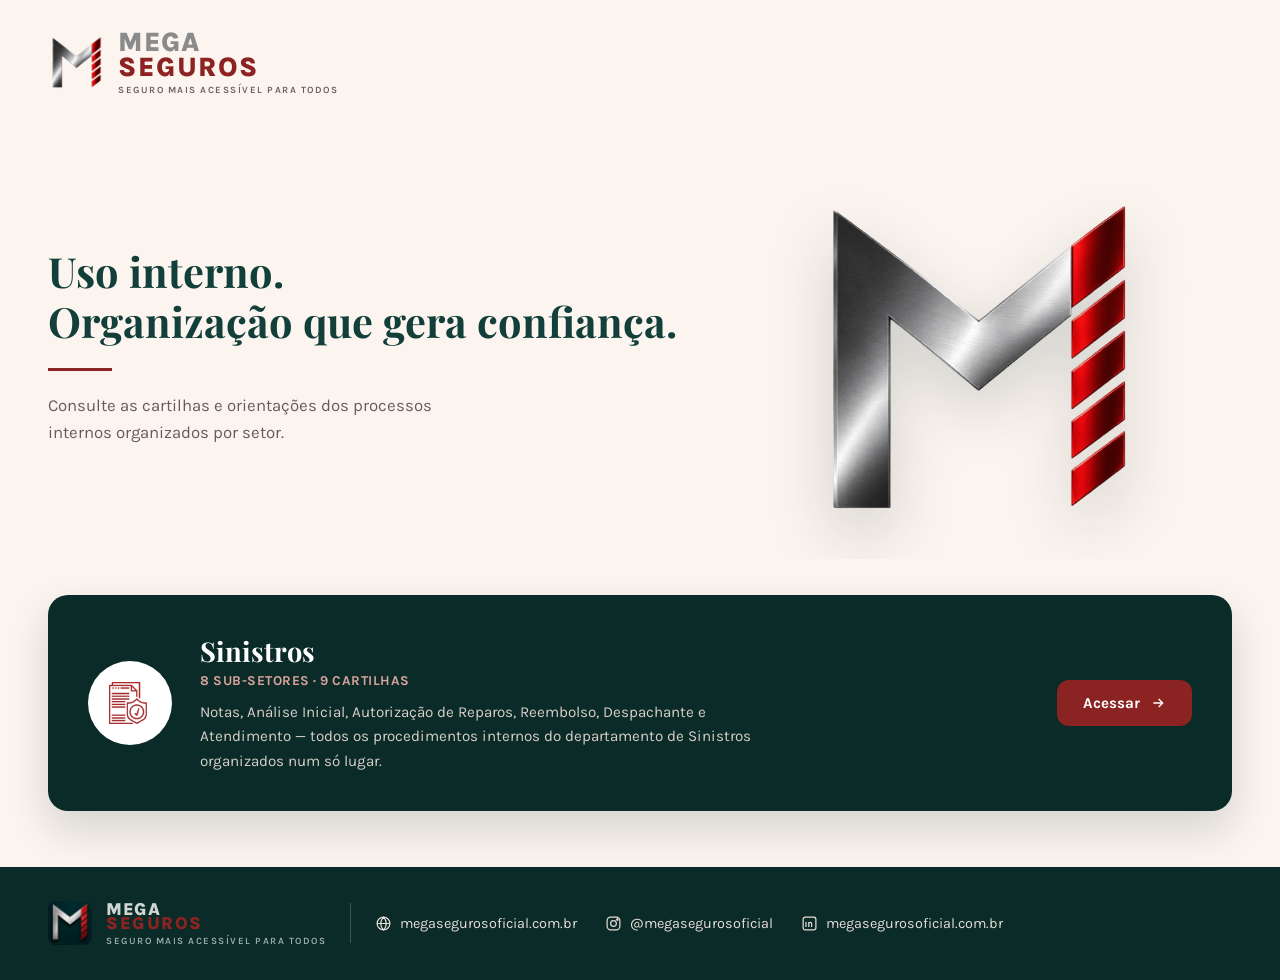
==== index.html @ 1899ddbb "atualizações" ====
<!DOCTYPE html>
<html lang="pt-BR">
<head>
<meta charset="UTF-8">
<meta name="viewport" content="width=device-width, initial-scale=1.0">
<meta name="robots" content="noindex, nofollow">
<title>Central de Cartilhas · Mega Seguros</title>
<link rel="preconnect" href="https://fonts.googleapis.com">
<link href="https://fonts.googleapis.com/css2?family=Playfair+Display:ital,wght@0,500;0,600;0,700;1,500;1,600&family=Karla:ital,wght@0,400;0,500;0,600;0,700;0,800;1,400;1,500&family=Parisienne&display=swap" rel="stylesheet">
<link rel="stylesheet" href="css/style.css?v=20">
</head>
<body>

<header class="navbar">
  <div class="navbar-inner">
    <div class="brand-lockup">
      <img src="assets/logo-m-3d.png" alt="Mega Seguros">
      <div class="brand-text">
        <span class="b1">MEGA</span>
        <span class="b2">SEGUROS</span>
        <span class="b3">SEGURO MAIS ACESSÍVEL PARA TODOS</span>
      </div>
    </div>
  </div>
</header>

<section class="hero">
  <div class="hero-inner">
    <div>
      <h1>Uso interno.<br>Organização que gera confiança.</h1>
      <hr class="hero-rule">
      <p>Consulte as cartilhas e orientações dos processos internos organizados por setor.</p>
    </div>
    <div class="hero-art">
      <img src="assets/logo-m-3d.png" alt="Mega Seguros">
    </div>
  </div>
</section>

<main class="section">

  <a class="feature-card card-hit" href="sinistro/index.html">
    <div class="fc-badge"><img src="assets/icon-sinistros.png" alt=""></div>
    <div class="fc-text">
      <div class="fc-name">Sinistros</div>
      <div class="fc-sub">8 sub-setores · 9 cartilhas</div>
      <p class="fc-desc">Notas, Análise Inicial, Autorização de Reparos, Reembolso, Despachante e Atendimento — todos os procedimentos internos do departamento de Sinistros organizados num só lugar.</p>
    </div>
    <span class="fc-link">Acessar
      <svg viewBox="0 0 24 24"><path d="M5 12h14M13 6l6 6-6 6"/></svg>
    </span>
  </a>

</main>

<footer class="footer">
  <div class="footer-inner">
    <div class="brand-lockup">
      <img src="assets/logo-m-square.jpg" alt="Mega Seguros" style="width:44px;border-radius:8px;">
      <div class="brand-text" style="line-height:1;">
        <span class="b1" style="font-size:1.1rem;">MEGA</span>
        <span class="b2" style="font-size:1.1rem;">SEGUROS</span>
        <span class="b3">SEGURO MAIS ACESSÍVEL PARA TODOS</span>
      </div>
    </div>
    <div class="footer-divider"></div>
    <div class="footer-social">
      <a href="#" onclick="return false;">
        <svg viewBox="0 0 24 24"><circle cx="12" cy="12" r="9"/><path d="M3 12h18M12 3c2.5 2.6 4 6 4 9s-1.5 6.4-4 9c-2.5-2.6-4-6-4-9s1.5-6.4 4-9z"/></svg>
        megasegurosoficial.com.br
      </a>
      <a href="#" onclick="return false;">
        <svg viewBox="0 0 24 24"><rect x="3" y="3" width="18" height="18" rx="5"/><circle cx="12" cy="12" r="4"/><circle cx="17.5" cy="6.5" r="1"/></svg>
        @megasegurosoficial
      </a>
      <a href="#" onclick="return false;">
        <svg viewBox="0 0 24 24"><rect x="3" y="3" width="18" height="18" rx="3"/><path d="M7 10v7M7 7v.01M11 17v-4.5a2 2 0 014 0V17M11 10v7"/></svg>
        megasegurosoficial.com.br
      </a>
    </div>
  </div>
</footer>

<script src="js/script.js?v=8"></script>
</body>
</html>
---- css/style.css ----
/* =========================================================
   CENTRAL DE CARTILHAS — MEGA SEGUROS
   Sistema visual v2 (navbar + hero + cards + rodapé)
   ========================================================= */

:root{
  --wine:#123F3A;
  --wine-dark:#0A2B27;
  --wine-soft:#1F5850;
  --tan:#8B2323;
  --tan-light:#D9A39D;
  --cream:#FBF4EF;
  --cream-row:#F7EAE3;
  --cream-card:#FFFFFF;
  --text:#3A2B2E;
  --gray:#6B5A5D;
  --border:#EADFD6;
  --muted:#A99490;
  --muted-bg:#F4EBE6;
  --sidebar-w:300px;
  --maxw:1280px;
}

*{box-sizing:border-box;}
html{scroll-behavior:smooth;height:100%;}
body{
  margin:0;
  min-height:100vh;
  display:flex;
  flex-direction:column;
  background:var(--cream);
  color:var(--text);
  font-family:'Karla',sans-serif;
  -webkit-font-smoothing:antialiased;
  opacity:0;
}
body>.navbar, body>.hero, body>main, body>.footer{width:100%;flex-shrink:0;}
body.fonts-loaded{opacity:1;transition:opacity .25s ease;}
body.sinistro-page{
  background-image:url('../assets/bg-textura-sinistro.jpg');
  background-size:cover;
  background-position:top right;
  background-repeat:no-repeat;
  background-attachment:fixed;
}

a{color:inherit;text-decoration:none;}
img{max-width:100%;display:block;}
h1,h2,h3,h4{font-family:'Playfair Display',serif;margin:0;color:var(--wine);}

.wrap{max-width:var(--maxw);margin:0 auto;padding:0 48px;}

/* =========================== NAVBAR =========================== */
.navbar{
  position:relative;
  z-index:20;
  background:var(--cream);
}
.navbar-inner{
  max-width:var(--maxw);
  margin:0 auto;
  padding:28px 48px 20px;
  display:flex;
  align-items:center;
  justify-content:space-between;
  gap:24px;
}
.brand-lockup{
  display:flex;
  align-items:center;
  gap:14px;
}
.brand-lockup img{width:56px;height:auto;}
.brand-text{line-height:1.05;}
.brand-text .b1{
  font-family:'Karla',sans-serif;
  font-weight:800;
  font-size:1.7rem;
  color:#8b8b8b;
  letter-spacing:.5px;
}
.brand-text .b2{
  font-family:'Karla',sans-serif;
  font-weight:800;
  font-size:1.7rem;
  color:var(--tan);
  letter-spacing:1.5px;
  display:block;
  margin-top:-4px;
}
.brand-text .b3{
  font-family:'Karla',sans-serif;
  font-weight:600;
  font-size:.6rem;
  color:var(--gray);
  letter-spacing:1.5px;
  display:block;
  margin-top:4px;
}
.navlinks{
  display:flex;
  align-items:center;
  gap:40px;
}
.navlinks a{
  font-family:'Karla',sans-serif;
  font-weight:600;
  font-size:.95rem;
  color:var(--gray);
  padding-bottom:6px;
  border-bottom:2px solid transparent;
  transition:color .15s ease, border-color .15s ease;
}
.navlinks a:hover{color:var(--wine);}
.navlinks a.active{
  color:var(--tan);
  border-bottom-color:var(--tan);
}
.nav-hamburger{
  display:none;
  background:none;
  border:none;
  cursor:pointer;
  padding:6px;
}
.nav-hamburger span{
  display:block;
  width:24px;height:2px;
  background:var(--wine);
  margin:5px 0;
}

/* =========================== HERO =========================== */
.hero{
  position:relative;
  overflow:hidden;
}
.hero-inner{
  max-width:var(--maxw);
  margin:0 auto;
  padding:70px 48px 40px;
  display:grid;
  grid-template-columns:1.1fr .9fr;
  gap:40px;
  align-items:center;
  position:relative;
}
.hero-eyebrow{
  font-size:.75rem;
  font-weight:700;
  letter-spacing:2px;
  color:var(--tan);
  text-transform:uppercase;
}
.hero h1{
  font-size:2.6rem;
  font-weight:700;
  line-height:1.2;
  margin-top:6px;
}
.hero-rule{
  width:64px;height:3px;
  background:var(--tan);
  margin:22px 0;
  border:none;
}
.hero p{
  font-size:1.05rem;
  color:var(--gray);
  line-height:1.6;
  max-width:440px;
}
.hero-art{
  display:flex;
  justify-content:center;
  align-items:center;
}
.hero-art img{
  width:100%;
  max-width:340px;
  filter:drop-shadow(0 24px 30px rgba(10,43,39,.18));
}



/* =========================== DEPT GRID =========================== */
.section{
  max-width:var(--maxw);
  margin:0 auto;
  padding:0 48px;
  position:relative;
  z-index:2;
}
.dept-grid{
  display:grid;
  grid-template-columns:repeat(auto-fill,minmax(230px,1fr));
  gap:24px;
  margin:36px 0;
}
.feature-card{
  display:flex;
  align-items:center;
  gap:28px;
  background:var(--wine-dark);
  border-radius:20px;
  padding:38px 40px;
  margin:36px 0 56px;
  text-decoration:none;
  transition:transform .18s ease, box-shadow .18s ease;
  box-shadow:0 18px 40px rgba(10,43,39,.16);
}
.feature-card:hover{
  transform:translateY(-3px);
  box-shadow:0 22px 48px rgba(10,43,39,.22);
}
.fc-badge{
  flex-shrink:0;
  width:84px;height:84px;
  border-radius:50%;
  background:#fff;
  display:flex;align-items:center;justify-content:center;
}
.fc-badge img{width:42px;height:42px;object-fit:contain;}
.fc-text{flex:1;min-width:0;}
.fc-name{
  font-family:'Playfair Display',serif;
  font-weight:700;
  font-size:1.7rem;
  color:#fff;
}
.fc-sub{
  font-size:.85rem;
  font-weight:700;
  letter-spacing:.5px;
  color:var(--tan-light);
  margin-top:4px;
  text-transform:uppercase;
}
.fc-desc{
  color:#d9d0ca;
  font-size:.95rem;
  line-height:1.6;
  margin:12px 0 0;
  max-width:560px;
}
.fc-link{
  flex-shrink:0;
  display:flex;
  align-items:center;
  gap:10px;
  background:var(--tan);
  color:#fff;
  font-weight:700;
  font-size:.95rem;
  padding:14px 26px;
  border-radius:12px;
  white-space:nowrap;
  transition:background .15s ease;
}
.feature-card:hover .fc-link{background:#a52b2b;}
.fc-link svg{width:16px;height:16px;stroke:#fff;fill:none;stroke-width:2;}
@media (max-width:720px){
  .feature-card{flex-direction:column;align-items:flex-start;text-align:left;padding:30px 26px;}
  .fc-link{width:100%;justify-content:center;}
}
.dept-tile, .setor-tile{
  background:var(--cream-card);
  border:1px solid var(--border);
  border-radius:14px;
  padding:18px 20px 16px;
  display:flex;
  flex-direction:column;
  gap:8px;
  transition:transform .15s ease, box-shadow .15s ease;
}
.dept-tile.active{
  background:var(--wine-dark);
  border-color:var(--wine-dark);
  color:#fff;
}
.dept-tile.active .dt-badge{
  background:#fff;
  color:var(--wine-dark);
}
.dept-tile.active .dt-name{color:#fff;}
.dept-tile.active .dt-sub{color:var(--tan-light);}
.dept-tile.active .dt-rule{background:var(--tan);}
.dept-tile.active .dt-link{color:#fff;}
.dept-tile.active .dt-link svg{stroke:#fff;}

.dept-tile.disabled{
  cursor:default;
}
.dept-tile.disabled .dt-badge{
  background:var(--muted-bg);
  color:var(--muted);
}
.dept-tile.disabled .dt-name{color:var(--muted);}
.dept-tile.disabled .dt-sub{color:var(--muted);}
.dept-tile.disabled .dt-link{color:var(--muted);cursor:default;}
.dept-tile.disabled .dt-link svg{stroke:var(--muted);}

.dept-tile:not(.disabled), .setor-tile{cursor:pointer;}
.dept-tile a.card-hit, .setor-tile{text-decoration:none;}
.dept-tile:not(.disabled):hover, .setor-tile:hover{
  transform:translateY(-3px);
  box-shadow:0 14px 30px rgba(18,63,58,.12);
}

.dt-badge, .st-badge{
  width:40px;height:40px;
  border-radius:50%;
  display:flex;align-items:center;justify-content:center;
  font-family:'Playfair Display',serif;
  font-weight:700;
  font-size:1rem;
  background:var(--wine-dark);
  color:#fff;
}
.st-badge svg{width:19px;height:19px;fill:#fff;}
.st-badge.st-badge-text{font-family:'Karla',sans-serif;font-size:1.1rem;}
.dt-badge img{width:22px;height:22px;object-fit:contain;}
.st-badge.st-badge-img{overflow:hidden;padding:0;}
.st-badge.st-badge-img img{width:100%;height:100%;object-fit:cover;border-radius:50%;}
.st-desc{
  font-size:.85rem;
  color:var(--gray);
  line-height:1.45;
  margin:0 0 2px;
  display:-webkit-box;
  -webkit-line-clamp:2;
  -webkit-box-orient:vertical;
  overflow:hidden;
}
.dt-name, .st-name{
  font-size:1.05rem;
  font-weight:600;
  color:var(--wine);
}
.dt-sub, .st-sub{
  font-size:.85rem;
  color:var(--gray);
  margin-top:-8px;
}
.dt-rule, .st-rule{
  width:36px;height:2px;
  background:var(--tan);
  border:none;
  margin:2px 0 4px;
}
.dt-link, .st-link{
  display:flex;
  align-items:center;
  gap:8px;
  font-weight:700;
  font-size:.9rem;
  color:var(--tan);
  margin-top:auto;
}
.dt-link svg, .st-link svg{
  width:15px;height:15px;
  stroke:var(--tan);
  fill:none;
  stroke-width:2;
  transition:transform .15s ease;
}
.st-mini-links{
  display:flex;
  flex-direction:column;
  gap:6px;
  margin-top:auto;
}
.st-mini-links a{
  display:flex;
  align-items:center;
  justify-content:space-between;
  gap:8px;
  font-weight:700;
  font-size:.85rem;
  color:var(--tan);
  background:var(--cream-row);
  border-radius:8px;
  padding:8px 10px;
  transition:background .15s ease;
}
.st-mini-links a:hover{background:var(--border);}
.st-mini-links a svg{
  width:13px;height:13px;
  stroke:var(--tan);
  fill:none;
  stroke-width:2;
  flex-shrink:0;
}
.setor-tile-multi{cursor:default;}
.dept-tile:not(.disabled):hover .dt-link svg,
.setor-tile:hover .st-link svg{transform:translateX(4px);}

.setor-tile{align-items:flex-start;}
.setor-tile.active-tile{
  border-color:var(--wine);
  box-shadow:0 10px 24px rgba(18,63,58,.14);
}

/* =========================== CENTRAL BANNER (light) =========================== */
.central-banner{
  display:flex;
  align-items:center;
  gap:26px;
  background:var(--cream-card);
  border:1px solid var(--border);
  border-radius:16px;
  padding:24px 30px;
  margin:8px 0 56px;
}
.cb-icon{
  width:70px;height:70px;
  border-radius:50%;
  background:var(--wine-dark);
  display:flex;align-items:center;justify-content:center;
  flex-shrink:0;
}
.cb-icon svg{width:24px;height:24px;stroke:var(--tan-light);fill:none;stroke-width:1.6;}
.cb-icon-img{width:40px;height:40px;object-fit:contain;}
.cb-text{flex:1;min-width:200px;}
.cb-text h3{font-size:1.15rem;font-weight:700;}
.cb-text p{margin:4px 0 0;color:var(--gray);font-size:.92rem;}
.cb-divider{
  width:1px;
  align-self:stretch;
  background:var(--border);
}
.cb-action{
  display:flex;
  align-items:center;
  gap:8px;
  font-weight:700;
  color:var(--tan);
  white-space:nowrap;
  flex-shrink:0;
}
.cb-action svg{width:15px;height:15px;stroke:var(--tan);fill:none;stroke-width:2;}

/* =========================== FOOTER =========================== */
.footer{
  position:relative;
  background:var(--wine-dark);
  color:#fff;
  overflow:hidden;
  margin-top:auto;
}
.footer-inner{
  max-width:var(--maxw);
  margin:0 auto;
  padding:34px 48px;
  display:flex;
  align-items:center;
  gap:24px;
  flex-wrap:wrap;
  position:relative;
  z-index:2;
}
.footer .brand-lockup .brand-text .b1{color:#cfd6d4;}
.footer .brand-lockup .brand-text .b3{color:#9fb0ac;}
.footer-divider{
  width:1px;height:40px;
  background:rgba(255,255,255,.2);
}
.footer-social{
  display:flex;
  gap:28px;
  flex-wrap:wrap;
  font-size:.9rem;
  color:#e7ded8;
}
.footer-social a{
  display:flex;align-items:center;gap:8px;
  transition:color .15s ease;
}
.footer-social a:hover{color:var(--tan-light);}
.footer-social svg{width:17px;height:17px;stroke:currentColor;fill:none;stroke-width:1.7;}


/* =========================== SINISTRO PAGE HEADER =========================== */
.page-badge-wrap{
  text-align:center;
  padding:28px 24px 6px;
  position:relative;
}
.page-badge{
  width:72px;height:72px;
  margin:0 auto;
  border-radius:50%;
  overflow:hidden;
  box-shadow:0 0 0 1px var(--border), 0 14px 30px rgba(10,43,39,.25);
}
.page-badge img{
  width:100%;height:100%;
  object-fit:cover;
}
.page-badge-wrap .brand-wordmark{
  margin-top:8px;
  font-family:'Playfair Display',serif;
  font-weight:700;
  letter-spacing:3px;
  font-size:.9rem;
  color:var(--wine);
}

.breadcrumb{
  display:inline-flex;
  align-items:center;
  gap:6px;
  color:var(--tan);
  font-weight:700;
  font-size:.92rem;
  margin-bottom:26px;
}

.doc-header{position:relative;z-index:1;}
.eyebrow{
  font-size:.75rem;
  font-weight:700;
  letter-spacing:2px;
  color:var(--tan);
  text-transform:uppercase;
}
.doc-header h1{
  font-size:1.7rem;
  margin-top:4px;
}
.doc-header p{
  color:var(--gray);
  max-width:560px;
  line-height:1.5;
  margin-top:6px;
  font-size:.92rem;
}
.meta-dots{
  display:flex;
  gap:22px;
  margin-top:10px;
  font-size:.88rem;
  color:var(--gray);
}
.meta-dots span{display:flex;align-items:center;gap:8px;}
.meta-dots .dot{color:var(--tan);font-size:1rem;}

/* =========================== SETOR GRID / PANEL =========================== */
.setor-search{
  position:relative;
  margin:8px 0 0;
}
.setor-search svg{
  position:absolute;
  left:18px;top:50%;
  transform:translateY(-50%);
  width:18px;height:18px;
  stroke:var(--gray);
  fill:none;
  stroke-width:2;
  pointer-events:none;
}
.setor-search input{
  width:100%;
  padding:10px 18px 10px 48px;
  border-radius:12px;
  border:1px solid var(--border);
  background:var(--cream-card);
  font-family:'Karla',sans-serif;
  font-size:.95rem;
  color:var(--text);
}
.setor-search input:focus{
  outline:none;
  border-color:var(--tan);
}
.setor-search input::placeholder{color:var(--gray);}
.setor-tile.st-hidden{display:none;}

.setor-grid{
  display:grid;
  grid-template-columns:repeat(auto-fill,minmax(220px,1fr));
  gap:16px;
  margin:18px 0 28px;
  position:relative;
  z-index:1;
}

.setor-panel{
  display:none;
  background:var(--cream-row);
  border:1px solid var(--border);
  border-radius:16px;
  padding:26px 28px;
  margin:0 0 26px;
}
.setor-panel.open{display:block;animation:fadeIn .2s ease;}
@keyframes fadeIn{from{opacity:0;transform:translateY(-6px);}to{opacity:1;transform:translateY(0);}}
.setor-panel h4{
  font-size:1.05rem;
  margin-bottom:14px;
  color:var(--wine);
}
.link-cards{
  display:grid;
  grid-template-columns:repeat(auto-fill,minmax(240px,1fr));
  gap:14px;
}
.link-card{
  display:flex;
  align-items:center;
  justify-content:space-between;
  gap:12px;
  background:var(--cream-card);
  border:1px solid var(--border);
  border-radius:12px;
  padding:16px 18px;
  transition:border-color .15s ease, transform .15s ease;
}
.link-card:hover{border-color:var(--tan);transform:translateX(3px);}
.link-card .lc-text strong{
  display:block;
  font-size:.98rem;
  color:var(--wine);
  font-weight:700;
}
.link-card .lc-text span{
  display:block;
  font-size:.8rem;
  color:var(--gray);
  margin-top:2px;
}
.link-card svg{width:15px;height:15px;stroke:var(--tan);fill:none;stroke-width:2;flex-shrink:0;}

/* =========================== CURSIVE CLOSING BANNER =========================== */
.central-banner-dark{
  position:relative;
  overflow:hidden;
  background:var(--wine-dark);
  color:#fff;
  border-radius:18px;
  padding:20px 30px;
  display:flex;
  align-items:center;
  gap:22px;
  margin:10px 0 32px;
  z-index:1;
}
.central-banner-dark .cb-icon{background:rgba(255,255,255,.08);}
.central-banner-dark .cb-icon svg{stroke:var(--tan-light);}
.cbd-watermark{
  position:absolute;
  right:-15px;top:50%;
  transform:translateY(-50%);
  width:195px;
  opacity:.25;
  z-index:0;
  pointer-events:none;
}
.cb-icon, .cbd-text{position:relative;z-index:1;}
.cbd-text .cursive{
  font-family:'Parisienne',cursive;
  font-size:2.1rem;
  line-height:1;
  color:#fff;
}
.cbd-text .cbd-tag{
  display:block;
  font-size:.7rem;
  font-weight:700;
  letter-spacing:1.5px;
  color:var(--tan-light);
  margin-top:8px;
}
.cbd-text p{
  margin:8px 0 0;
  color:#d9d0ca;
  font-size:.88rem;
}


/* =========================== RESPONSIVE =========================== */
@media (max-width:900px){
  .wrap,.navbar-inner,.hero-inner,.section,.footer-inner{padding-left:24px;padding-right:24px;}
  .navlinks{
    position:absolute;
    top:100%;left:0;right:0;
    background:var(--cream);
    flex-direction:column;
    align-items:flex-start;
    gap:0;
    border-bottom:1px solid var(--border);
    display:none;
  }
  .navlinks.open{display:flex;}
  .navlinks a{width:100%;padding:14px 24px;border-bottom:1px solid var(--border);}
  .nav-hamburger{display:block;}
  .hero-inner{grid-template-columns:1fr;text-align:left;}
  .hero-art{order:-1;max-width:220px;margin:0 auto;}
  .hero h1{font-size:2rem;}
  .central-banner,.central-banner-dark{flex-wrap:wrap;}
  .cb-divider{display:none;}
  .footer-inner{flex-direction:column;align-items:flex-start;gap:16px;}
  .footer-divider{display:none;}
  .footer-social{gap:14px 22px;}
}
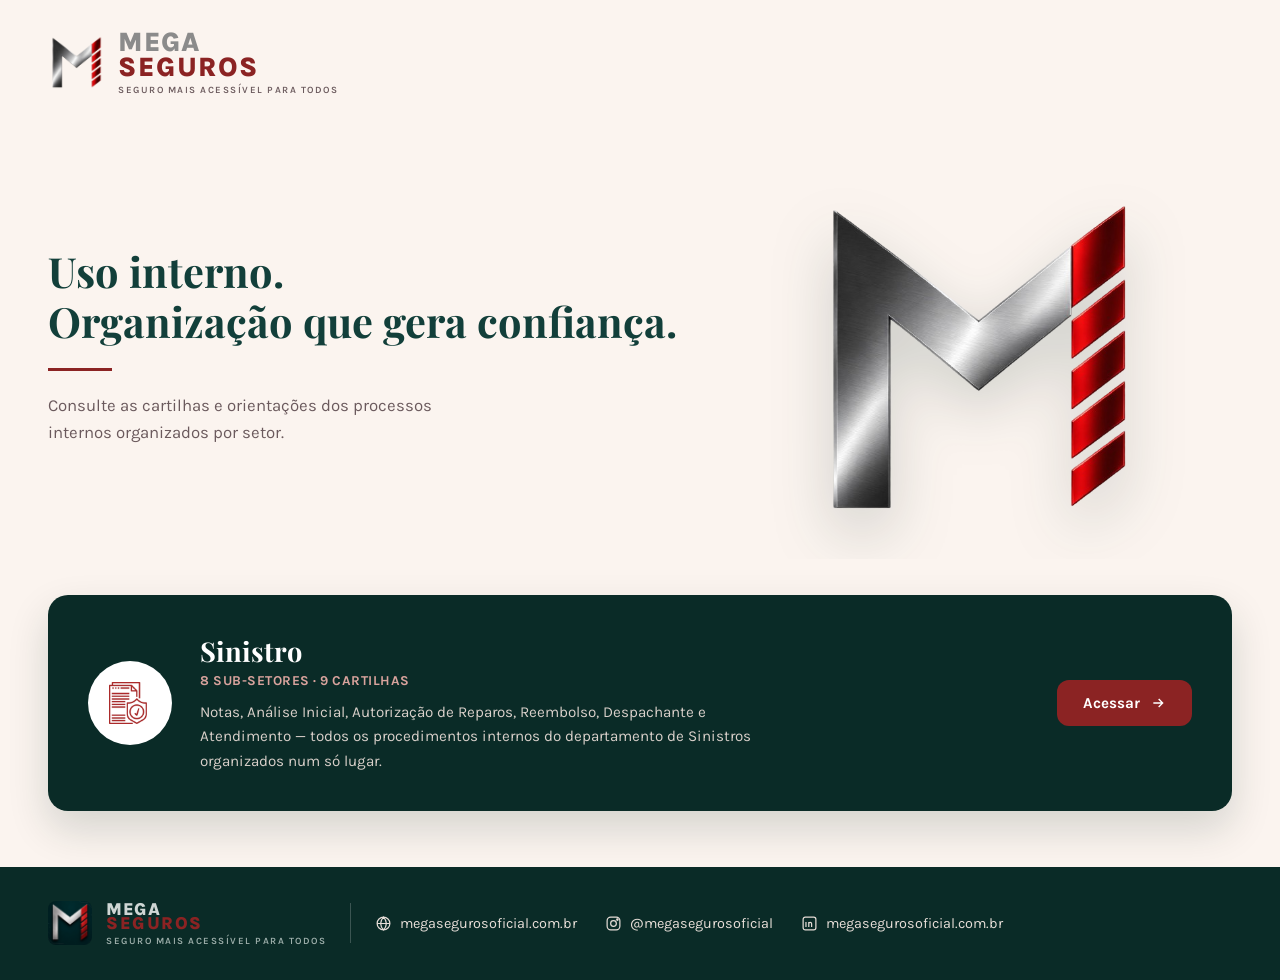
==== commit 94a39cf9: "atualizações" ====
--- a/index.html
+++ b/index.html
@@ -42,7 +42,7 @@
   <a class="feature-card card-hit" href="sinistro/index.html">
     <div class="fc-badge"><img src="assets/icon-sinistros.png" alt=""></div>
     <div class="fc-text">
-      <div class="fc-name">Sinistros</div>
+      <div class="fc-name">Sinistro</div>
       <div class="fc-sub">8 sub-setores · 9 cartilhas</div>
       <p class="fc-desc">Notas, Análise Inicial, Autorização de Reparos, Reembolso, Despachante e Atendimento — todos os procedimentos internos do departamento de Sinistros organizados num só lugar.</p>
     </div>
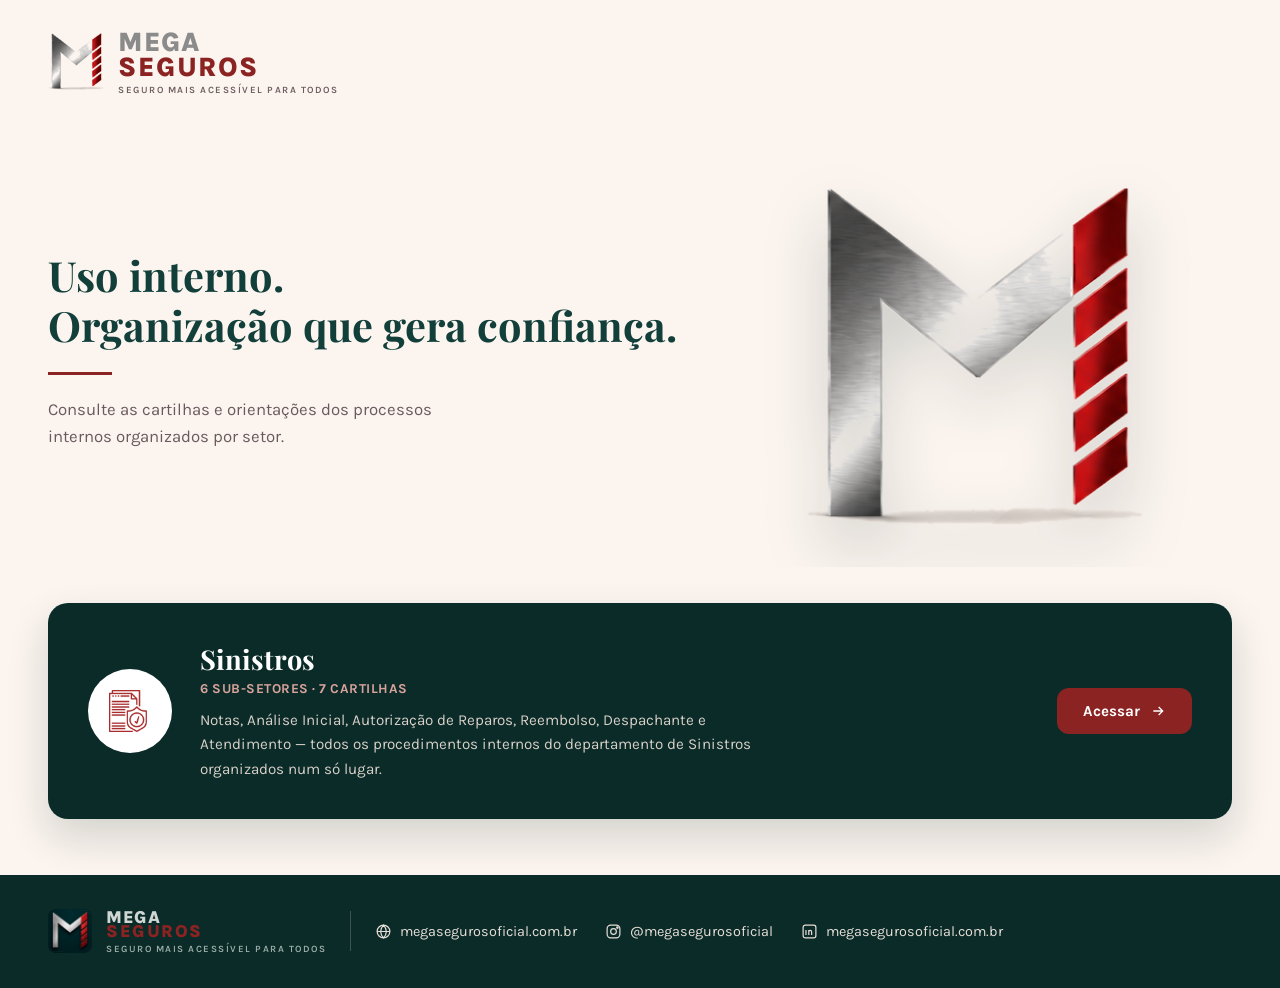
==== commit 40823e68: "atualização" ====
--- a/index.html
+++ b/index.html
@@ -42,8 +42,8 @@
   <a class="feature-card card-hit" href="sinistro/index.html">
     <div class="fc-badge"><img src="assets/icon-sinistros.png" alt=""></div>
     <div class="fc-text">
-      <div class="fc-name">Sinistro</div>
-      <div class="fc-sub">8 sub-setores · 9 cartilhas</div>
+      <div class="fc-name">Sinistros</div>
+      <div class="fc-sub">6 sub-setores · 7 cartilhas</div>
       <p class="fc-desc">Notas, Análise Inicial, Autorização de Reparos, Reembolso, Despachante e Atendimento — todos os procedimentos internos do departamento de Sinistros organizados num só lugar.</p>
     </div>
     <span class="fc-link">Acessar
--- a/css/style.css
+++ b/css/style.css
@@ -413,14 +413,14 @@
   margin:8px 0 56px;
 }
 .cb-icon{
-  width:70px;height:70px;
+  width:56px;height:56px;
   border-radius:50%;
   background:var(--wine-dark);
   display:flex;align-items:center;justify-content:center;
   flex-shrink:0;
 }
 .cb-icon svg{width:24px;height:24px;stroke:var(--tan-light);fill:none;stroke-width:1.6;}
-.cb-icon-img{width:40px;height:40px;object-fit:contain;}
+.cb-icon-img{width:26px;height:26px;object-fit:contain;}
 .cb-text{flex:1;min-width:200px;}
 .cb-text h3{font-size:1.15rem;font-weight:700;}
 .cb-text p{margin:4px 0 0;color:var(--gray);font-size:.92rem;}
@@ -650,10 +650,10 @@
 .central-banner-dark .cb-icon svg{stroke:var(--tan-light);}
 .cbd-watermark{
   position:absolute;
-  right:-15px;top:50%;
+  right:-30px;top:50%;
   transform:translateY(-50%);
-  width:195px;
-  opacity:.25;
+  width:210px;
+  opacity:.65;
   z-index:0;
   pointer-events:none;
 }
@@ -704,3 +704,105 @@
   .footer-divider{display:none;}
   .footer-social{gap:14px 22px;}
 }
+
+/* =========================== FLUXO DO SINISTRO =========================== */
+.fluxo{
+  background:var(--cream-row);
+  border:1px solid var(--border);
+  border-radius:18px;
+  padding:28px 28px 26px;
+  margin:6px 0 30px;
+  position:relative;
+  z-index:1;
+}
+.fluxo-head{margin-bottom:22px;}
+.fluxo-eyebrow{
+  font-size:.72rem;font-weight:700;letter-spacing:.14em;text-transform:uppercase;
+  color:var(--tan);margin-bottom:6px;
+}
+.fluxo-head h2{
+  font-family:'Playfair Display',serif;font-size:1.6rem;color:var(--wine);margin:0 0 6px;
+}
+.fluxo-head p{margin:0;color:var(--gray);font-size:.95rem;}
+
+.fluxo-track{display:flex;align-items:stretch;}
+.fluxo-step{
+  flex:1 1 0;
+  display:flex;flex-direction:column;align-items:center;text-align:center;
+  position:relative;
+  padding:0 8px;
+  color:var(--text);
+}
+/* linha que liga um passo ao próximo */
+.fluxo-step:not(:last-child)::after{
+  content:"";
+  position:absolute;
+  top:21px;left:calc(50% + 26px);
+  width:calc(100% - 52px);
+  height:2px;
+  background:var(--tan-light);
+}
+.fs-num{
+  width:44px;height:44px;border-radius:50%;
+  display:flex;align-items:center;justify-content:center;
+  background:var(--wine);color:#fff;
+  font-family:'Playfair Display',serif;font-weight:700;font-size:1.1rem;
+  box-shadow:0 4px 12px rgba(10,43,39,.22);
+  transition:background .18s ease, transform .18s ease;
+  flex-shrink:0;
+}
+.fluxo-step:last-child .fs-num{background:var(--tan);}
+.fs-body{display:flex;flex-direction:column;align-items:center;gap:5px;margin-top:12px;}
+.fs-name{font-weight:700;color:var(--wine);font-size:.98rem;line-height:1.25;}
+.fs-tag{
+  font-size:.68rem;font-weight:700;letter-spacing:.06em;text-transform:uppercase;
+  color:var(--tan);background:#fff;border:1px solid var(--tan-light);
+  border-radius:999px;padding:2px 8px;
+}
+.fs-desc{font-size:.82rem;color:var(--gray);line-height:1.4;}
+.fs-link{
+  display:inline-flex;align-items:center;gap:4px;
+  font-size:.78rem;font-weight:700;color:var(--tan);margin-top:2px;
+  opacity:.8;transition:opacity .18s ease;
+}
+.fs-link svg{width:13px;height:13px;stroke:currentColor;fill:none;stroke-width:2.2;}
+.fs-links{display:flex;flex-direction:column;align-items:center;gap:3px;}
+.fs-link:hover{opacity:1;text-decoration:underline;}
+.fluxo-step:hover .fs-num{transform:scale(1.08);}
+
+.fluxo-branches-head{
+  margin:28px 0 12px;padding-top:20px;border-top:1px dashed var(--tan-light);
+}
+.fluxo-branches-head h3{
+  font-family:'Playfair Display',serif;font-size:1.1rem;color:var(--wine);margin:0 0 3px;
+}
+.fluxo-branches-head p{margin:0;color:var(--gray);font-size:.88rem;}
+.fluxo-branches{display:flex;flex-wrap:wrap;gap:12px;}
+.fluxo-branch{
+  flex:1 1 220px;
+  display:flex;align-items:center;justify-content:space-between;gap:12px;
+  background:var(--cream-card);border:1px solid var(--border);border-radius:12px;
+  padding:14px 16px;text-decoration:none;color:var(--text);
+  transition:border-color .18s ease, box-shadow .18s ease;
+}
+.fluxo-branch:hover{border-color:var(--wine);box-shadow:0 8px 20px rgba(18,63,58,.12);}
+.fb-text{display:flex;flex-direction:column;gap:3px;}
+.fb-text strong{color:var(--wine);font-size:.95rem;}
+.fb-text span{font-size:.8rem;color:var(--gray);}
+.fluxo-branch svg{width:18px;height:18px;stroke:var(--tan);fill:none;stroke-width:2;flex-shrink:0;}
+
+/* telas menores: vira linha do tempo vertical */
+@media (max-width:900px){
+  .fluxo{padding:22px 18px;}
+  .fluxo-track{flex-direction:column;}
+  .fluxo-step{
+    flex-direction:row;align-items:flex-start;text-align:left;
+    padding:0 0 22px;gap:14px;
+  }
+  .fluxo-step:not(:last-child)::after{
+    top:46px;left:21px;width:2px;height:calc(100% - 50px);
+  }
+  .fs-body{align-items:flex-start;margin-top:4px;}
+  .fs-links{align-items:flex-start;}
+  .fs-link{opacity:1;}
+}
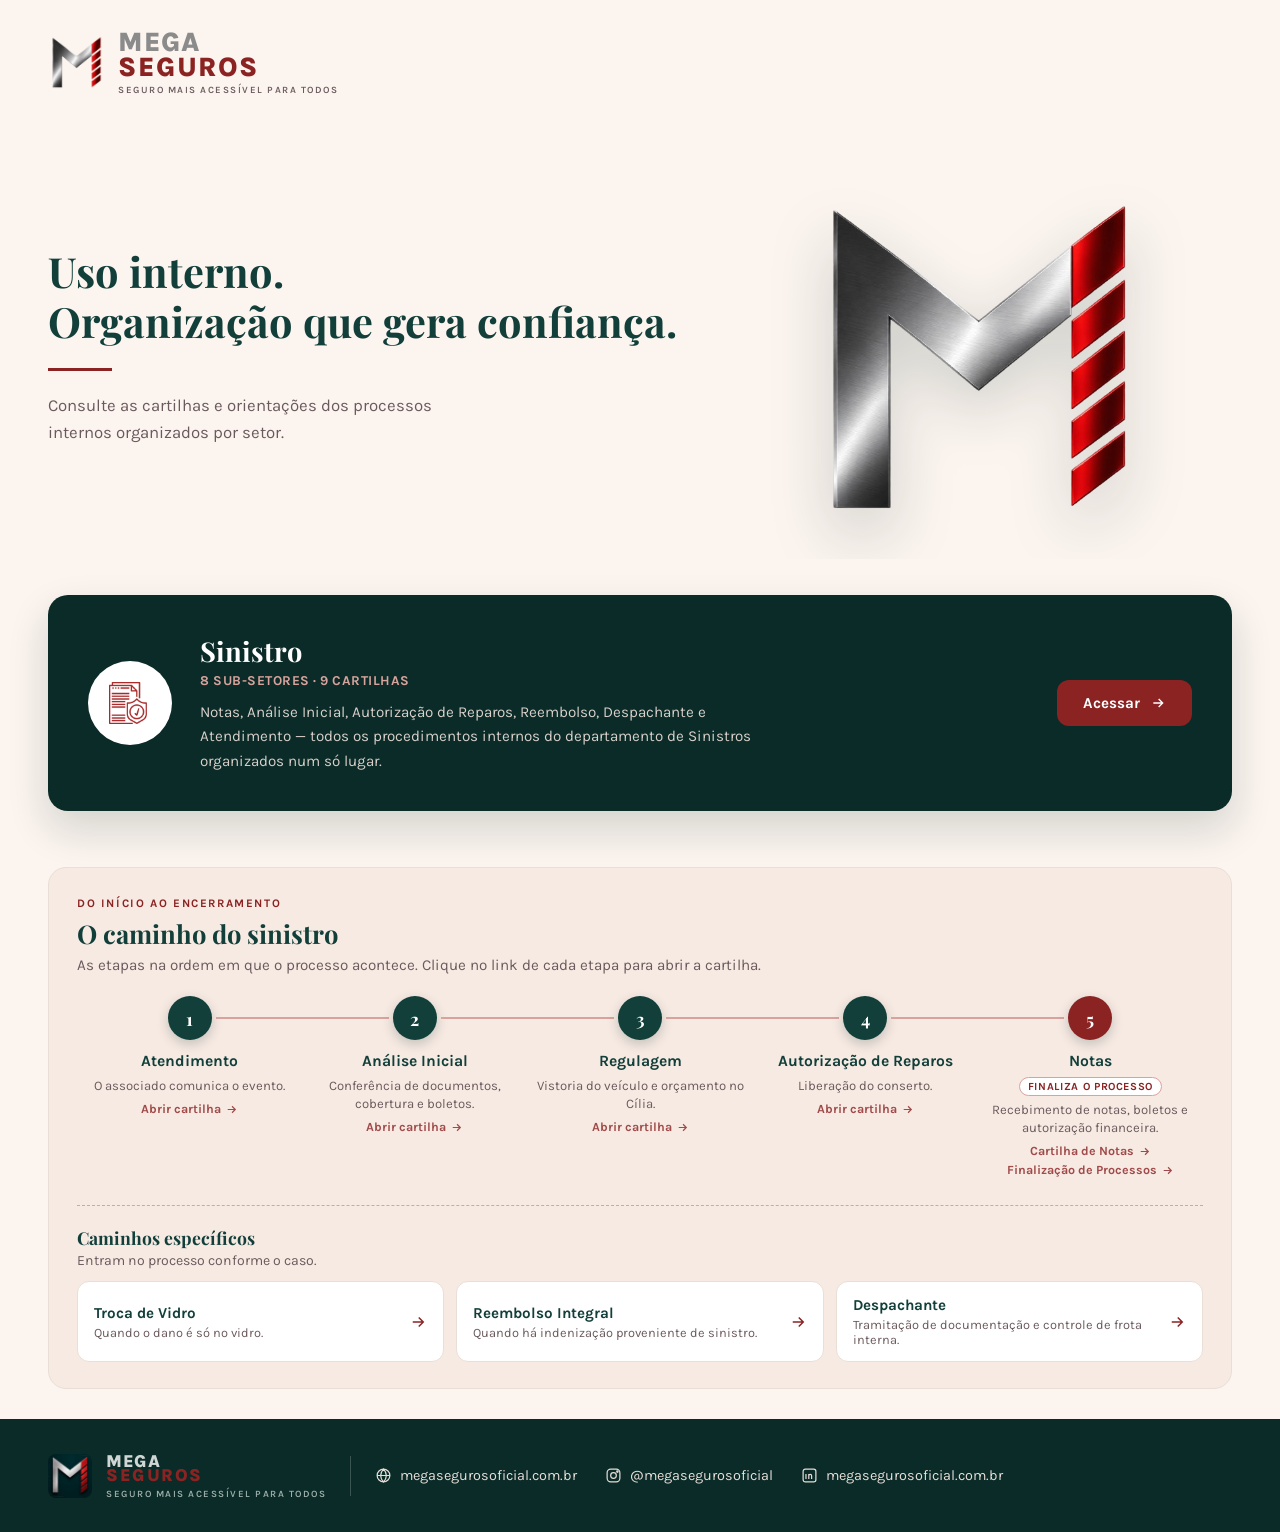
==== commit 1345617e: "atualização" ====
--- a/index.html
+++ b/index.html
@@ -7,7 +7,7 @@
 <title>Central de Cartilhas · Mega Seguros</title>
 <link rel="preconnect" href="https://fonts.googleapis.com">
 <link href="https://fonts.googleapis.com/css2?family=Playfair+Display:ital,wght@0,500;0,600;0,700;1,500;1,600&family=Karla:ital,wght@0,400;0,500;0,600;0,700;0,800;1,400;1,500&family=Parisienne&display=swap" rel="stylesheet">
-<link rel="stylesheet" href="css/style.css?v=20">
+<link rel="stylesheet" href="css/style.css?v=26">
 </head>
 <body>
 
@@ -42,14 +42,84 @@
   <a class="feature-card card-hit" href="sinistro/index.html">
     <div class="fc-badge"><img src="assets/icon-sinistros.png" alt=""></div>
     <div class="fc-text">
-      <div class="fc-name">Sinistros</div>
-      <div class="fc-sub">6 sub-setores · 7 cartilhas</div>
+      <div class="fc-name">Sinistro</div>
+      <div class="fc-sub">8 sub-setores · 9 cartilhas</div>
       <p class="fc-desc">Notas, Análise Inicial, Autorização de Reparos, Reembolso, Despachante e Atendimento — todos os procedimentos internos do departamento de Sinistros organizados num só lugar.</p>
     </div>
     <span class="fc-link">Acessar
       <svg viewBox="0 0 24 24"><path d="M5 12h14M13 6l6 6-6 6"/></svg>
     </span>
   </a>
+
+  <section class="fluxo" aria-label="Caminho do sinistro">
+    <div class="fluxo-head">
+      <div class="fluxo-eyebrow">Do início ao encerramento</div>
+      <h2>O caminho do sinistro</h2>
+      <p>As etapas na ordem em que o processo acontece. Clique no link de cada etapa para abrir a cartilha.</p>
+    </div>
+
+    <div class="fluxo-track">
+      <div class="fluxo-step">
+        <span class="fs-num">1</span>
+        <span class="fs-body">
+          <span class="fs-name">Atendimento</span>
+          <span class="fs-desc">O associado comunica o evento.</span>
+          <span class="fs-links"><a class="fs-link" href="https://ester404.github.io/Cartilha_De_Atendimento_Sinistro/" target="_blank" rel="noopener">Abrir cartilha <svg viewBox="0 0 24 24"><path d="M5 12h14M13 6l6 6-6 6"/></svg></a></span>
+        </span>
+      </div>
+      <div class="fluxo-step">
+        <span class="fs-num">2</span>
+        <span class="fs-body">
+          <span class="fs-name">Análise Inicial</span>
+          <span class="fs-desc">Conferência de documentos, cobertura e boletos.</span>
+          <span class="fs-links"><a class="fs-link" href="https://ester404.github.io/Cartilha_De_Analise/" target="_blank" rel="noopener">Abrir cartilha <svg viewBox="0 0 24 24"><path d="M5 12h14M13 6l6 6-6 6"/></svg></a></span>
+        </span>
+      </div>
+      <div class="fluxo-step">
+        <span class="fs-num">3</span>
+        <span class="fs-body">
+          <span class="fs-name">Regulagem</span>
+          <span class="fs-desc">Vistoria do veículo e orçamento no Cília.</span>
+          <span class="fs-links"><a class="fs-link" href="https://ester404.github.io/Regulagem/" target="_blank" rel="noopener">Abrir cartilha <svg viewBox="0 0 24 24"><path d="M5 12h14M13 6l6 6-6 6"/></svg></a></span>
+        </span>
+      </div>
+      <div class="fluxo-step">
+        <span class="fs-num">4</span>
+        <span class="fs-body">
+          <span class="fs-name">Autorização de Reparos</span>
+          <span class="fs-desc">Liberação do conserto.</span>
+          <span class="fs-links"><a class="fs-link" href="https://ester404.github.io/Cartilha_De_Autorizacao_Reparos/" target="_blank" rel="noopener">Abrir cartilha <svg viewBox="0 0 24 24"><path d="M5 12h14M13 6l6 6-6 6"/></svg></a></span>
+        </span>
+      </div>
+      <div class="fluxo-step">
+        <span class="fs-num">5</span>
+        <span class="fs-body">
+          <span class="fs-name">Notas</span><span class="fs-tag">Finaliza o processo</span>
+          <span class="fs-desc">Recebimento de notas, boletos e autorização financeira.</span>
+          <span class="fs-links"><a class="fs-link" href="https://ester404.github.io/Cartilha_De_Notas/" target="_blank" rel="noopener">Cartilha de Notas <svg viewBox="0 0 24 24"><path d="M5 12h14M13 6l6 6-6 6"/></svg></a><a class="fs-link" href="https://ester404.github.io/Cartilha_Passo_a_Passo/" target="_blank" rel="noopener">Finalização de Processos <svg viewBox="0 0 24 24"><path d="M5 12h14M13 6l6 6-6 6"/></svg></a></span>
+        </span>
+      </div>
+    </div>
+
+    <div class="fluxo-branches-head">
+      <h3>Caminhos específicos</h3>
+      <p>Entram no processo conforme o caso.</p>
+    </div>
+    <div class="fluxo-branches">
+      <a class="fluxo-branch" href="https://ester404.github.io/Cartilha_De_Vidro/" target="_blank" rel="noopener">
+        <span class="fb-text"><strong>Troca de Vidro</strong><span>Quando o dano é só no vidro.</span></span>
+        <svg viewBox="0 0 24 24"><path d="M5 12h14M13 6l6 6-6 6"/></svg>
+      </a>
+      <a class="fluxo-branch" href="https://ester404.github.io/Cartilha_De_Reembolso/" target="_blank" rel="noopener">
+        <span class="fb-text"><strong>Reembolso Integral</strong><span>Quando há indenização proveniente de sinistro.</span></span>
+        <svg viewBox="0 0 24 24"><path d="M5 12h14M13 6l6 6-6 6"/></svg>
+      </a>
+      <a class="fluxo-branch" href="https://ester404.github.io/Cartilha_De_Despachante/" target="_blank" rel="noopener">
+        <span class="fb-text"><strong>Despachante</strong><span>Tramitação de documentação e controle de frota interna.</span></span>
+        <svg viewBox="0 0 24 24"><path d="M5 12h14M13 6l6 6-6 6"/></svg>
+      </a>
+    </div>
+  </section>
 
 </main>
 
--- a/css/style.css
+++ b/css/style.css
@@ -413,14 +413,14 @@
   margin:8px 0 56px;
 }
 .cb-icon{
-  width:56px;height:56px;
+  width:70px;height:70px;
   border-radius:50%;
   background:var(--wine-dark);
   display:flex;align-items:center;justify-content:center;
   flex-shrink:0;
 }
 .cb-icon svg{width:24px;height:24px;stroke:var(--tan-light);fill:none;stroke-width:1.6;}
-.cb-icon-img{width:26px;height:26px;object-fit:contain;}
+.cb-icon-img{width:40px;height:40px;object-fit:contain;}
 .cb-text{flex:1;min-width:200px;}
 .cb-text h3{font-size:1.15rem;font-weight:700;}
 .cb-text p{margin:4px 0 0;color:var(--gray);font-size:.92rem;}
@@ -650,10 +650,10 @@
 .central-banner-dark .cb-icon svg{stroke:var(--tan-light);}
 .cbd-watermark{
   position:absolute;
-  right:-30px;top:50%;
+  right:-15px;top:50%;
   transform:translateY(-50%);
-  width:210px;
-  opacity:.65;
+  width:195px;
+  opacity:.25;
   z-index:0;
   pointer-events:none;
 }
@@ -711,7 +711,7 @@
   border:1px solid var(--border);
   border-radius:18px;
   padding:28px 28px 26px;
-  margin:6px 0 30px;
+  margin:28px 0 30px;
   position:relative;
   z-index:1;
 }
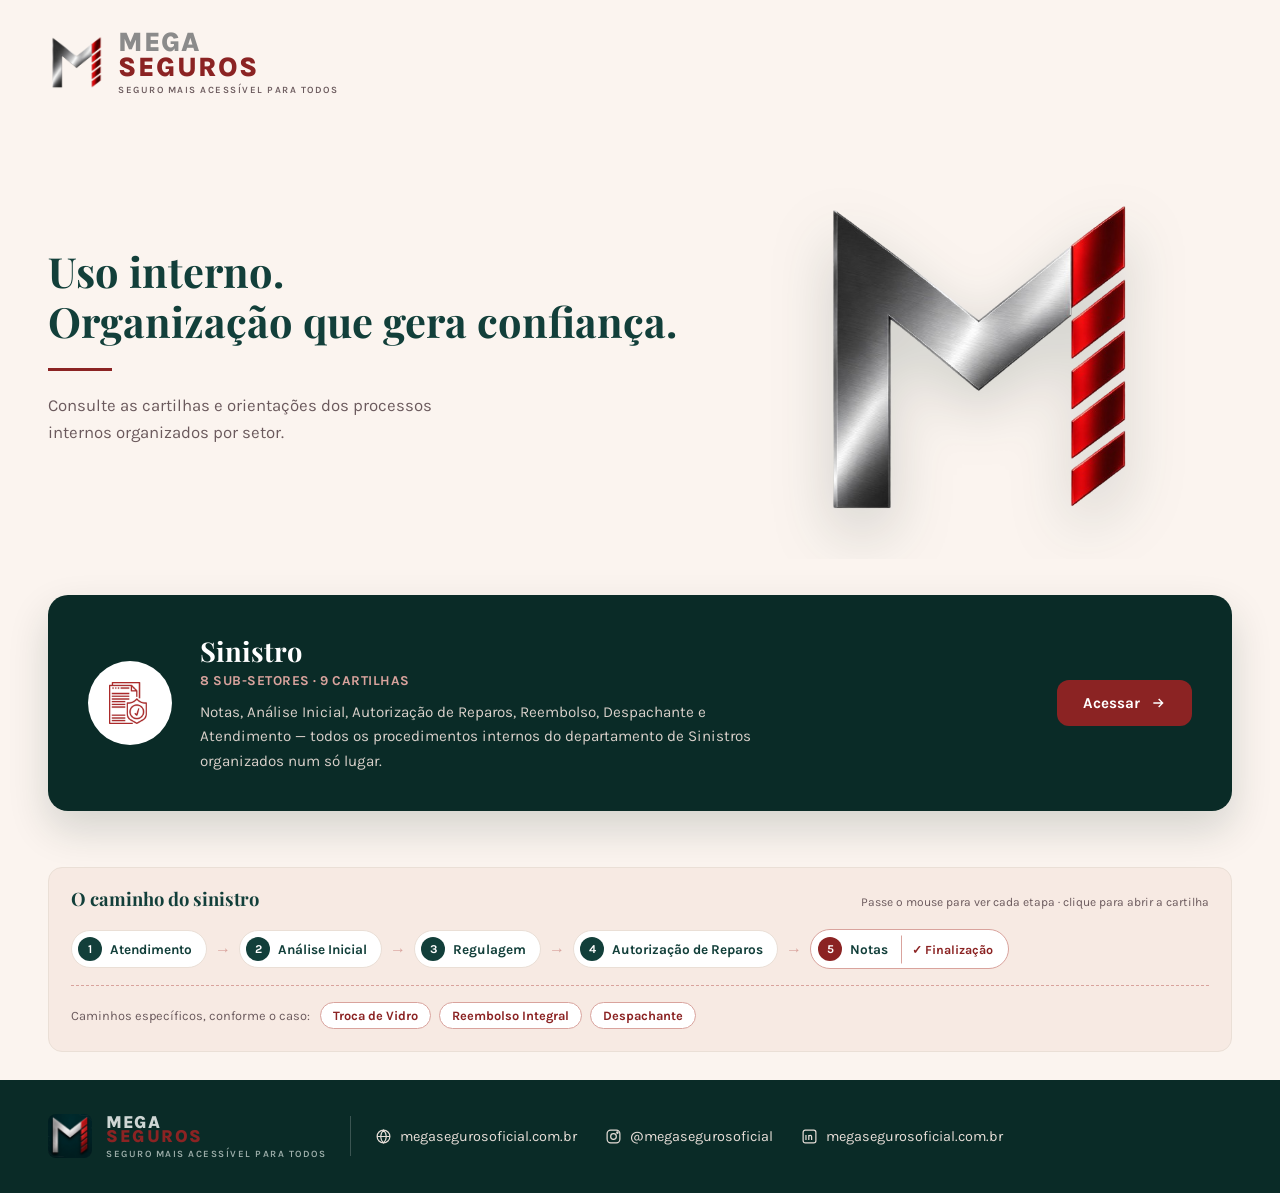
==== commit ae167c71: "atualização" ====
--- a/index.html
+++ b/index.html
@@ -7,7 +7,7 @@
 <title>Central de Cartilhas · Mega Seguros</title>
 <link rel="preconnect" href="https://fonts.googleapis.com">
 <link href="https://fonts.googleapis.com/css2?family=Playfair+Display:ital,wght@0,500;0,600;0,700;1,500;1,600&family=Karla:ital,wght@0,400;0,500;0,600;0,700;0,800;1,400;1,500&family=Parisienne&display=swap" rel="stylesheet">
-<link rel="stylesheet" href="css/style.css?v=26">
+<link rel="stylesheet" href="css/style.css?v=27">
 </head>
 <body>
 
@@ -52,72 +52,25 @@
   </a>
 
   <section class="fluxo" aria-label="Caminho do sinistro">
-    <div class="fluxo-head">
-      <div class="fluxo-eyebrow">Do início ao encerramento</div>
+    <div class="fx-head">
       <h2>O caminho do sinistro</h2>
-      <p>As etapas na ordem em que o processo acontece. Clique no link de cada etapa para abrir a cartilha.</p>
+      <span class="fx-hint">Passe o mouse para ver cada etapa · clique para abrir a cartilha</span>
     </div>
-
-    <div class="fluxo-track">
-      <div class="fluxo-step">
-        <span class="fs-num">1</span>
-        <span class="fs-body">
-          <span class="fs-name">Atendimento</span>
-          <span class="fs-desc">O associado comunica o evento.</span>
-          <span class="fs-links"><a class="fs-link" href="https://ester404.github.io/Cartilha_De_Atendimento_Sinistro/" target="_blank" rel="noopener">Abrir cartilha <svg viewBox="0 0 24 24"><path d="M5 12h14M13 6l6 6-6 6"/></svg></a></span>
-        </span>
-      </div>
-      <div class="fluxo-step">
-        <span class="fs-num">2</span>
-        <span class="fs-body">
-          <span class="fs-name">Análise Inicial</span>
-          <span class="fs-desc">Conferência de documentos, cobertura e boletos.</span>
-          <span class="fs-links"><a class="fs-link" href="https://ester404.github.io/Cartilha_De_Analise/" target="_blank" rel="noopener">Abrir cartilha <svg viewBox="0 0 24 24"><path d="M5 12h14M13 6l6 6-6 6"/></svg></a></span>
-        </span>
-      </div>
-      <div class="fluxo-step">
-        <span class="fs-num">3</span>
-        <span class="fs-body">
-          <span class="fs-name">Regulagem</span>
-          <span class="fs-desc">Vistoria do veículo e orçamento no Cília.</span>
-          <span class="fs-links"><a class="fs-link" href="https://ester404.github.io/Regulagem/" target="_blank" rel="noopener">Abrir cartilha <svg viewBox="0 0 24 24"><path d="M5 12h14M13 6l6 6-6 6"/></svg></a></span>
-        </span>
-      </div>
-      <div class="fluxo-step">
-        <span class="fs-num">4</span>
-        <span class="fs-body">
-          <span class="fs-name">Autorização de Reparos</span>
-          <span class="fs-desc">Liberação do conserto.</span>
-          <span class="fs-links"><a class="fs-link" href="https://ester404.github.io/Cartilha_De_Autorizacao_Reparos/" target="_blank" rel="noopener">Abrir cartilha <svg viewBox="0 0 24 24"><path d="M5 12h14M13 6l6 6-6 6"/></svg></a></span>
-        </span>
-      </div>
-      <div class="fluxo-step">
-        <span class="fs-num">5</span>
-        <span class="fs-body">
-          <span class="fs-name">Notas</span><span class="fs-tag">Finaliza o processo</span>
-          <span class="fs-desc">Recebimento de notas, boletos e autorização financeira.</span>
-          <span class="fs-links"><a class="fs-link" href="https://ester404.github.io/Cartilha_De_Notas/" target="_blank" rel="noopener">Cartilha de Notas <svg viewBox="0 0 24 24"><path d="M5 12h14M13 6l6 6-6 6"/></svg></a><a class="fs-link" href="https://ester404.github.io/Cartilha_Passo_a_Passo/" target="_blank" rel="noopener">Finalização de Processos <svg viewBox="0 0 24 24"><path d="M5 12h14M13 6l6 6-6 6"/></svg></a></span>
-        </span>
-      </div>
+    <div class="fx-track">
+      <a class="fx-step" href="https://ester404.github.io/Cartilha_De_Atendimento_Sinistro/" target="_blank" rel="noopener" title="O associado comunica o evento."><span class="fx-n">1</span>Atendimento</a><span class="fx-arrow" aria-hidden="true">→</span>
+      <a class="fx-step" href="https://ester404.github.io/Cartilha_De_Analise/" target="_blank" rel="noopener" title="Conferência de documentos, cobertura e boletos."><span class="fx-n">2</span>Análise Inicial</a><span class="fx-arrow" aria-hidden="true">→</span>
+      <a class="fx-step" href="https://ester404.github.io/Regulagem/" target="_blank" rel="noopener" title="Vistoria do veículo e orçamento no Cília."><span class="fx-n">3</span>Regulagem</a><span class="fx-arrow" aria-hidden="true">→</span>
+      <a class="fx-step" href="https://ester404.github.io/Cartilha_De_Autorizacao_Reparos/" target="_blank" rel="noopener" title="Liberação do conserto."><span class="fx-n">4</span>Autorização de Reparos</a><span class="fx-arrow" aria-hidden="true">→</span>
+      <span class="fx-step fx-end" title="Recebimento de notas, boletos e autorização financeira. O Notas finaliza o processo.">
+        <a href="https://ester404.github.io/Cartilha_De_Notas/" target="_blank" rel="noopener"><span class="fx-n">5</span>Notas</a>
+        <a class="fx-fin" href="https://ester404.github.io/Cartilha_Passo_a_Passo/" target="_blank" rel="noopener">✓ Finalização</a>
+      </span>
     </div>
-
-    <div class="fluxo-branches-head">
-      <h3>Caminhos específicos</h3>
-      <p>Entram no processo conforme o caso.</p>
-    </div>
-    <div class="fluxo-branches">
-      <a class="fluxo-branch" href="https://ester404.github.io/Cartilha_De_Vidro/" target="_blank" rel="noopener">
-        <span class="fb-text"><strong>Troca de Vidro</strong><span>Quando o dano é só no vidro.</span></span>
-        <svg viewBox="0 0 24 24"><path d="M5 12h14M13 6l6 6-6 6"/></svg>
-      </a>
-      <a class="fluxo-branch" href="https://ester404.github.io/Cartilha_De_Reembolso/" target="_blank" rel="noopener">
-        <span class="fb-text"><strong>Reembolso Integral</strong><span>Quando há indenização proveniente de sinistro.</span></span>
-        <svg viewBox="0 0 24 24"><path d="M5 12h14M13 6l6 6-6 6"/></svg>
-      </a>
-      <a class="fluxo-branch" href="https://ester404.github.io/Cartilha_De_Despachante/" target="_blank" rel="noopener">
-        <span class="fb-text"><strong>Despachante</strong><span>Tramitação de documentação e controle de frota interna.</span></span>
-        <svg viewBox="0 0 24 24"><path d="M5 12h14M13 6l6 6-6 6"/></svg>
-      </a>
+    <div class="fx-branches">
+      <span class="fx-label">Caminhos específicos, conforme o caso:</span>
+      <a class="fx-chip" href="https://ester404.github.io/Cartilha_De_Vidro/" target="_blank" rel="noopener" title="Quando o dano é só no vidro.">Troca de Vidro</a>
+      <a class="fx-chip" href="https://ester404.github.io/Cartilha_De_Reembolso/" target="_blank" rel="noopener" title="Quando há indenização proveniente de sinistro.">Reembolso Integral</a>
+      <a class="fx-chip" href="https://ester404.github.io/Cartilha_De_Despachante/" target="_blank" rel="noopener" title="Tramitação de documentação e controle de frota interna.">Despachante</a>
     </div>
   </section>
 
--- a/css/style.css
+++ b/css/style.css
@@ -705,104 +705,56 @@
   .footer-social{gap:14px 22px;}
 }
 
-/* =========================== FLUXO DO SINISTRO =========================== */
+/* =========================== FLUXO DO SINISTRO (compacto) =========================== */
 .fluxo{
   background:var(--cream-row);
   border:1px solid var(--border);
-  border-radius:18px;
-  padding:28px 28px 26px;
-  margin:28px 0 30px;
-  position:relative;
-  z-index:1;
-}
-.fluxo-head{margin-bottom:22px;}
-.fluxo-eyebrow{
-  font-size:.72rem;font-weight:700;letter-spacing:.14em;text-transform:uppercase;
-  color:var(--tan);margin-bottom:6px;
-}
-.fluxo-head h2{
-  font-family:'Playfair Display',serif;font-size:1.6rem;color:var(--wine);margin:0 0 6px;
-}
-.fluxo-head p{margin:0;color:var(--gray);font-size:.95rem;}
-
-.fluxo-track{display:flex;align-items:stretch;}
-.fluxo-step{
-  flex:1 1 0;
-  display:flex;flex-direction:column;align-items:center;text-align:center;
-  position:relative;
-  padding:0 8px;
-  color:var(--text);
-}
-/* linha que liga um passo ao próximo */
-.fluxo-step:not(:last-child)::after{
-  content:"";
-  position:absolute;
-  top:21px;left:calc(50% + 26px);
-  width:calc(100% - 52px);
-  height:2px;
-  background:var(--tan-light);
-}
-.fs-num{
-  width:44px;height:44px;border-radius:50%;
-  display:flex;align-items:center;justify-content:center;
-  background:var(--wine);color:#fff;
-  font-family:'Playfair Display',serif;font-weight:700;font-size:1.1rem;
-  box-shadow:0 4px 12px rgba(10,43,39,.22);
-  transition:background .18s ease, transform .18s ease;
-  flex-shrink:0;
-}
-.fluxo-step:last-child .fs-num{background:var(--tan);}
-.fs-body{display:flex;flex-direction:column;align-items:center;gap:5px;margin-top:12px;}
-.fs-name{font-weight:700;color:var(--wine);font-size:.98rem;line-height:1.25;}
-.fs-tag{
-  font-size:.68rem;font-weight:700;letter-spacing:.06em;text-transform:uppercase;
-  color:var(--tan);background:#fff;border:1px solid var(--tan-light);
-  border-radius:999px;padding:2px 8px;
-}
-.fs-desc{font-size:.82rem;color:var(--gray);line-height:1.4;}
-.fs-link{
-  display:inline-flex;align-items:center;gap:4px;
-  font-size:.78rem;font-weight:700;color:var(--tan);margin-top:2px;
-  opacity:.8;transition:opacity .18s ease;
-}
-.fs-link svg{width:13px;height:13px;stroke:currentColor;fill:none;stroke-width:2.2;}
-.fs-links{display:flex;flex-direction:column;align-items:center;gap:3px;}
-.fs-link:hover{opacity:1;text-decoration:underline;}
-.fluxo-step:hover .fs-num{transform:scale(1.08);}
-
-.fluxo-branches-head{
-  margin:28px 0 12px;padding-top:20px;border-top:1px dashed var(--tan-light);
-}
-.fluxo-branches-head h3{
-  font-family:'Playfair Display',serif;font-size:1.1rem;color:var(--wine);margin:0 0 3px;
-}
-.fluxo-branches-head p{margin:0;color:var(--gray);font-size:.88rem;}
-.fluxo-branches{display:flex;flex-wrap:wrap;gap:12px;}
-.fluxo-branch{
-  flex:1 1 220px;
-  display:flex;align-items:center;justify-content:space-between;gap:12px;
-  background:var(--cream-card);border:1px solid var(--border);border-radius:12px;
-  padding:14px 16px;text-decoration:none;color:var(--text);
-  transition:border-color .18s ease, box-shadow .18s ease;
-}
-.fluxo-branch:hover{border-color:var(--wine);box-shadow:0 8px 20px rgba(18,63,58,.12);}
-.fb-text{display:flex;flex-direction:column;gap:3px;}
-.fb-text strong{color:var(--wine);font-size:.95rem;}
-.fb-text span{font-size:.8rem;color:var(--gray);}
-.fluxo-branch svg{width:18px;height:18px;stroke:var(--tan);fill:none;stroke-width:2;flex-shrink:0;}
-
-/* telas menores: vira linha do tempo vertical */
-@media (max-width:900px){
-  .fluxo{padding:22px 18px;}
-  .fluxo-track{flex-direction:column;}
-  .fluxo-step{
-    flex-direction:row;align-items:flex-start;text-align:left;
-    padding:0 0 22px;gap:14px;
-  }
-  .fluxo-step:not(:last-child)::after{
-    top:46px;left:21px;width:2px;height:calc(100% - 50px);
-  }
-  .fs-body{align-items:flex-start;margin-top:4px;}
-  .fs-links{align-items:flex-start;}
-  .fs-link{opacity:1;}
-}
+  border-radius:14px;
+  padding:18px 22px;
+  margin:24px 0 28px;
+}
+.fx-head{display:flex;align-items:baseline;justify-content:space-between;flex-wrap:wrap;margin-bottom:14px;}
+.fx-head h2{font-family:'Playfair Display',serif;font-size:1.15rem;color:var(--wine);margin:0 16px 0 0;}
+.fx-hint{font-size:.75rem;color:var(--gray);}
+
+.fx-track{display:flex;align-items:center;flex-wrap:wrap;}
+.fx-step{
+  display:inline-flex;align-items:center;
+  background:var(--cream-card);border:1px solid var(--border);border-radius:999px;
+  padding:6px 14px 6px 6px;margin:4px 0;
+  font-size:.85rem;font-weight:700;color:var(--wine);text-decoration:none;
+  transition:border-color .15s ease, box-shadow .15s ease;
+}
+a.fx-step:hover,.fx-end a:hover{border-color:var(--wine);box-shadow:0 4px 12px rgba(18,63,58,.12);}
+.fx-n{
+  width:24px;height:24px;border-radius:50%;
+  display:inline-flex;align-items:center;justify-content:center;
+  background:var(--wine);color:#fff;font-size:.75rem;margin-right:8px;flex-shrink:0;
+}
+.fx-arrow{color:var(--tan-light);font-weight:700;margin:0 8px;}
+.fx-end{padding:0;border-color:var(--tan-light);}
+.fx-end a{display:inline-flex;align-items:center;padding:6px 12px 6px 6px;color:var(--wine);text-decoration:none;border-radius:999px;border:1px solid transparent;}
+.fx-end .fx-n{background:var(--tan);}
+.fx-end .fx-fin{
+  color:var(--tan);font-size:.78rem;padding:6px 14px 6px 10px;
+  border-left:1px solid var(--tan-light);border-radius:0 999px 999px 0;
+}
+
+.fx-branches{
+  display:flex;align-items:center;flex-wrap:wrap;
+  margin-top:12px;padding-top:12px;border-top:1px dashed var(--tan-light);
+}
+.fx-label{font-size:.8rem;color:var(--gray);margin-right:10px;}
+.fx-chip{
+  font-size:.8rem;font-weight:700;color:var(--tan);text-decoration:none;
+  border:1px solid var(--tan-light);border-radius:999px;background:var(--cream-card);
+  padding:5px 12px;margin:4px 8px 4px 0;
+  transition:background .15s ease,color .15s ease;
+}
+.fx-chip:hover{background:var(--tan);color:#fff;border-color:var(--tan);}
+
+@media (max-width:720px){
+  .fx-hint{display:none;}
+  .fx-track{flex-direction:column;align-items:flex-start;}
+  .fx-arrow{transform:rotate(90deg);margin:0 0 0 14px;line-height:1;}
+}
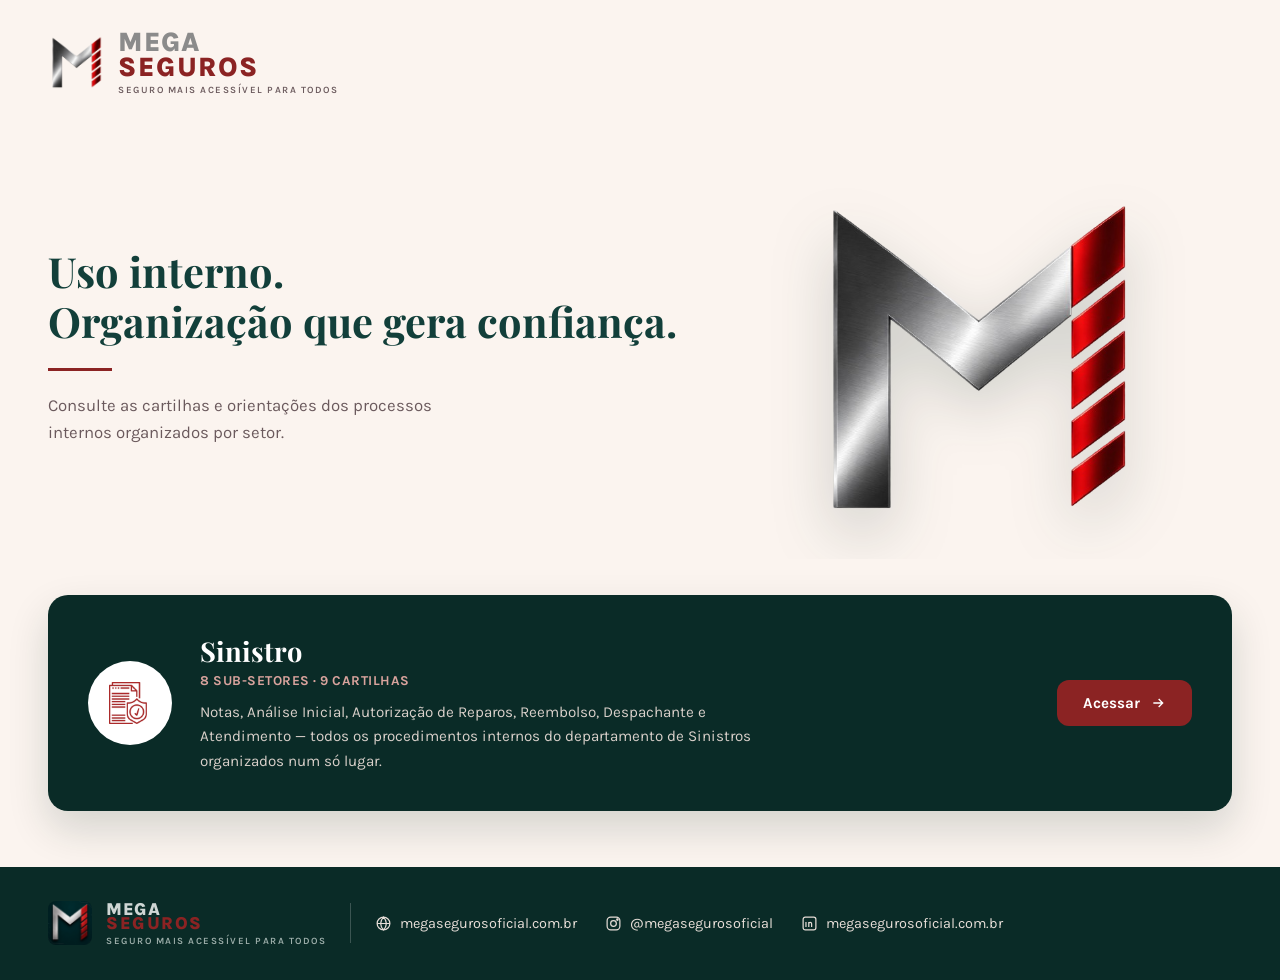
==== commit f1cd17a1: "atualizações" ====
--- a/index.html
+++ b/index.html
@@ -7,7 +7,7 @@
 <title>Central de Cartilhas · Mega Seguros</title>
 <link rel="preconnect" href="https://fonts.googleapis.com">
 <link href="https://fonts.googleapis.com/css2?family=Playfair+Display:ital,wght@0,500;0,600;0,700;1,500;1,600&family=Karla:ital,wght@0,400;0,500;0,600;0,700;0,800;1,400;1,500&family=Parisienne&display=swap" rel="stylesheet">
-<link rel="stylesheet" href="css/style.css?v=27">
+<link rel="stylesheet" href="css/style.css?v=28">
 </head>
 <body>
 
@@ -51,29 +51,6 @@
     </span>
   </a>
 
-  <section class="fluxo" aria-label="Caminho do sinistro">
-    <div class="fx-head">
-      <h2>O caminho do sinistro</h2>
-      <span class="fx-hint">Passe o mouse para ver cada etapa · clique para abrir a cartilha</span>
-    </div>
-    <div class="fx-track">
-      <a class="fx-step" href="https://ester404.github.io/Cartilha_De_Atendimento_Sinistro/" target="_blank" rel="noopener" title="O associado comunica o evento."><span class="fx-n">1</span>Atendimento</a><span class="fx-arrow" aria-hidden="true">→</span>
-      <a class="fx-step" href="https://ester404.github.io/Cartilha_De_Analise/" target="_blank" rel="noopener" title="Conferência de documentos, cobertura e boletos."><span class="fx-n">2</span>Análise Inicial</a><span class="fx-arrow" aria-hidden="true">→</span>
-      <a class="fx-step" href="https://ester404.github.io/Regulagem/" target="_blank" rel="noopener" title="Vistoria do veículo e orçamento no Cília."><span class="fx-n">3</span>Regulagem</a><span class="fx-arrow" aria-hidden="true">→</span>
-      <a class="fx-step" href="https://ester404.github.io/Cartilha_De_Autorizacao_Reparos/" target="_blank" rel="noopener" title="Liberação do conserto."><span class="fx-n">4</span>Autorização de Reparos</a><span class="fx-arrow" aria-hidden="true">→</span>
-      <span class="fx-step fx-end" title="Recebimento de notas, boletos e autorização financeira. O Notas finaliza o processo.">
-        <a href="https://ester404.github.io/Cartilha_De_Notas/" target="_blank" rel="noopener"><span class="fx-n">5</span>Notas</a>
-        <a class="fx-fin" href="https://ester404.github.io/Cartilha_Passo_a_Passo/" target="_blank" rel="noopener">✓ Finalização</a>
-      </span>
-    </div>
-    <div class="fx-branches">
-      <span class="fx-label">Caminhos específicos, conforme o caso:</span>
-      <a class="fx-chip" href="https://ester404.github.io/Cartilha_De_Vidro/" target="_blank" rel="noopener" title="Quando o dano é só no vidro.">Troca de Vidro</a>
-      <a class="fx-chip" href="https://ester404.github.io/Cartilha_De_Reembolso/" target="_blank" rel="noopener" title="Quando há indenização proveniente de sinistro.">Reembolso Integral</a>
-      <a class="fx-chip" href="https://ester404.github.io/Cartilha_De_Despachante/" target="_blank" rel="noopener" title="Tramitação de documentação e controle de frota interna.">Despachante</a>
-    </div>
-  </section>
-
 </main>
 
 <footer class="footer">
--- a/css/style.css
+++ b/css/style.css
@@ -705,56 +705,104 @@
   .footer-social{gap:14px 22px;}
 }
 
-/* =========================== FLUXO DO SINISTRO (compacto) =========================== */
+/* =========================== FLUXO DO SINISTRO =========================== */
 .fluxo{
   background:var(--cream-row);
   border:1px solid var(--border);
-  border-radius:14px;
-  padding:18px 22px;
-  margin:24px 0 28px;
-}
-.fx-head{display:flex;align-items:baseline;justify-content:space-between;flex-wrap:wrap;margin-bottom:14px;}
-.fx-head h2{font-family:'Playfair Display',serif;font-size:1.15rem;color:var(--wine);margin:0 16px 0 0;}
-.fx-hint{font-size:.75rem;color:var(--gray);}
-
-.fx-track{display:flex;align-items:center;flex-wrap:wrap;}
-.fx-step{
-  display:inline-flex;align-items:center;
-  background:var(--cream-card);border:1px solid var(--border);border-radius:999px;
-  padding:6px 14px 6px 6px;margin:4px 0;
-  font-size:.85rem;font-weight:700;color:var(--wine);text-decoration:none;
-  transition:border-color .15s ease, box-shadow .15s ease;
-}
-a.fx-step:hover,.fx-end a:hover{border-color:var(--wine);box-shadow:0 4px 12px rgba(18,63,58,.12);}
-.fx-n{
-  width:24px;height:24px;border-radius:50%;
-  display:inline-flex;align-items:center;justify-content:center;
-  background:var(--wine);color:#fff;font-size:.75rem;margin-right:8px;flex-shrink:0;
-}
-.fx-arrow{color:var(--tan-light);font-weight:700;margin:0 8px;}
-.fx-end{padding:0;border-color:var(--tan-light);}
-.fx-end a{display:inline-flex;align-items:center;padding:6px 12px 6px 6px;color:var(--wine);text-decoration:none;border-radius:999px;border:1px solid transparent;}
-.fx-end .fx-n{background:var(--tan);}
-.fx-end .fx-fin{
-  color:var(--tan);font-size:.78rem;padding:6px 14px 6px 10px;
-  border-left:1px solid var(--tan-light);border-radius:0 999px 999px 0;
-}
-
-.fx-branches{
-  display:flex;align-items:center;flex-wrap:wrap;
-  margin-top:12px;padding-top:12px;border-top:1px dashed var(--tan-light);
-}
-.fx-label{font-size:.8rem;color:var(--gray);margin-right:10px;}
-.fx-chip{
-  font-size:.8rem;font-weight:700;color:var(--tan);text-decoration:none;
-  border:1px solid var(--tan-light);border-radius:999px;background:var(--cream-card);
-  padding:5px 12px;margin:4px 8px 4px 0;
-  transition:background .15s ease,color .15s ease;
-}
-.fx-chip:hover{background:var(--tan);color:#fff;border-color:var(--tan);}
-
-@media (max-width:720px){
-  .fx-hint{display:none;}
-  .fx-track{flex-direction:column;align-items:flex-start;}
-  .fx-arrow{transform:rotate(90deg);margin:0 0 0 14px;line-height:1;}
-}
+  border-radius:18px;
+  padding:28px 28px 26px;
+  margin:20px 0 30px;
+  position:relative;
+  z-index:1;
+}
+.fluxo-head{margin-bottom:22px;}
+.fluxo-eyebrow{
+  font-size:.72rem;font-weight:700;letter-spacing:.14em;text-transform:uppercase;
+  color:var(--tan);margin-bottom:6px;
+}
+.fluxo-head h2{
+  font-family:'Playfair Display',serif;font-size:1.6rem;color:var(--wine);margin:0 0 6px;
+}
+.fluxo-head p{margin:0;color:var(--gray);font-size:.95rem;}
+
+.fluxo-track{display:flex;align-items:stretch;}
+.fluxo-step{
+  flex:1 1 0;
+  display:flex;flex-direction:column;align-items:center;text-align:center;
+  position:relative;
+  padding:0 8px;
+  color:var(--text);
+}
+/* linha que liga um passo ao próximo */
+.fluxo-step:not(:last-child)::after{
+  content:"";
+  position:absolute;
+  top:21px;left:calc(50% + 26px);
+  width:calc(100% - 52px);
+  height:2px;
+  background:var(--tan-light);
+}
+.fs-num{
+  width:44px;height:44px;border-radius:50%;
+  display:flex;align-items:center;justify-content:center;
+  background:var(--wine);color:#fff;
+  font-family:'Playfair Display',serif;font-weight:700;font-size:1.1rem;
+  box-shadow:0 4px 12px rgba(10,43,39,.22);
+  transition:background .18s ease, transform .18s ease;
+  flex-shrink:0;
+}
+.fluxo-step:last-child .fs-num{background:var(--tan);}
+.fs-body{display:flex;flex-direction:column;align-items:center;gap:5px;margin-top:12px;}
+.fs-name{font-weight:700;color:var(--wine);font-size:.98rem;line-height:1.25;}
+.fs-tag{
+  font-size:.68rem;font-weight:700;letter-spacing:.06em;text-transform:uppercase;
+  color:var(--tan);background:#fff;border:1px solid var(--tan-light);
+  border-radius:999px;padding:2px 8px;
+}
+.fs-desc{font-size:.82rem;color:var(--gray);line-height:1.4;}
+.fs-link{
+  display:inline-flex;align-items:center;gap:4px;
+  font-size:.78rem;font-weight:700;color:var(--tan);margin-top:2px;
+  opacity:.8;transition:opacity .18s ease;
+}
+.fs-link svg{width:13px;height:13px;stroke:currentColor;fill:none;stroke-width:2.2;}
+.fs-links{display:flex;flex-direction:column;align-items:center;gap:3px;}
+.fs-link:hover{opacity:1;text-decoration:underline;}
+.fluxo-step:hover .fs-num{transform:scale(1.08);}
+
+.fluxo-branches-head{
+  margin:28px 0 12px;padding-top:20px;border-top:1px dashed var(--tan-light);
+}
+.fluxo-branches-head h3{
+  font-family:'Playfair Display',serif;font-size:1.1rem;color:var(--wine);margin:0 0 3px;
+}
+.fluxo-branches-head p{margin:0;color:var(--gray);font-size:.88rem;}
+.fluxo-branches{display:flex;flex-wrap:wrap;gap:12px;}
+.fluxo-branch{
+  flex:1 1 220px;
+  display:flex;align-items:center;justify-content:space-between;gap:12px;
+  background:var(--cream-card);border:1px solid var(--border);border-radius:12px;
+  padding:14px 16px;text-decoration:none;color:var(--text);
+  transition:border-color .18s ease, box-shadow .18s ease;
+}
+.fluxo-branch:hover{border-color:var(--wine);box-shadow:0 8px 20px rgba(18,63,58,.12);}
+.fb-text{display:flex;flex-direction:column;gap:3px;}
+.fb-text strong{color:var(--wine);font-size:.95rem;}
+.fb-text span{font-size:.8rem;color:var(--gray);}
+.fluxo-branch svg{width:18px;height:18px;stroke:var(--tan);fill:none;stroke-width:2;flex-shrink:0;}
+
+/* telas menores: vira linha do tempo vertical */
+@media (max-width:900px){
+  .fluxo{padding:22px 18px;}
+  .fluxo-track{flex-direction:column;}
+  .fluxo-step{
+    flex-direction:row;align-items:flex-start;text-align:left;
+    padding:0 0 22px;gap:14px;
+  }
+  .fluxo-step:not(:last-child)::after{
+    top:46px;left:21px;width:2px;height:calc(100% - 50px);
+  }
+  .fs-body{align-items:flex-start;margin-top:4px;}
+  .fs-links{align-items:flex-start;}
+  .fs-link{opacity:1;}
+}
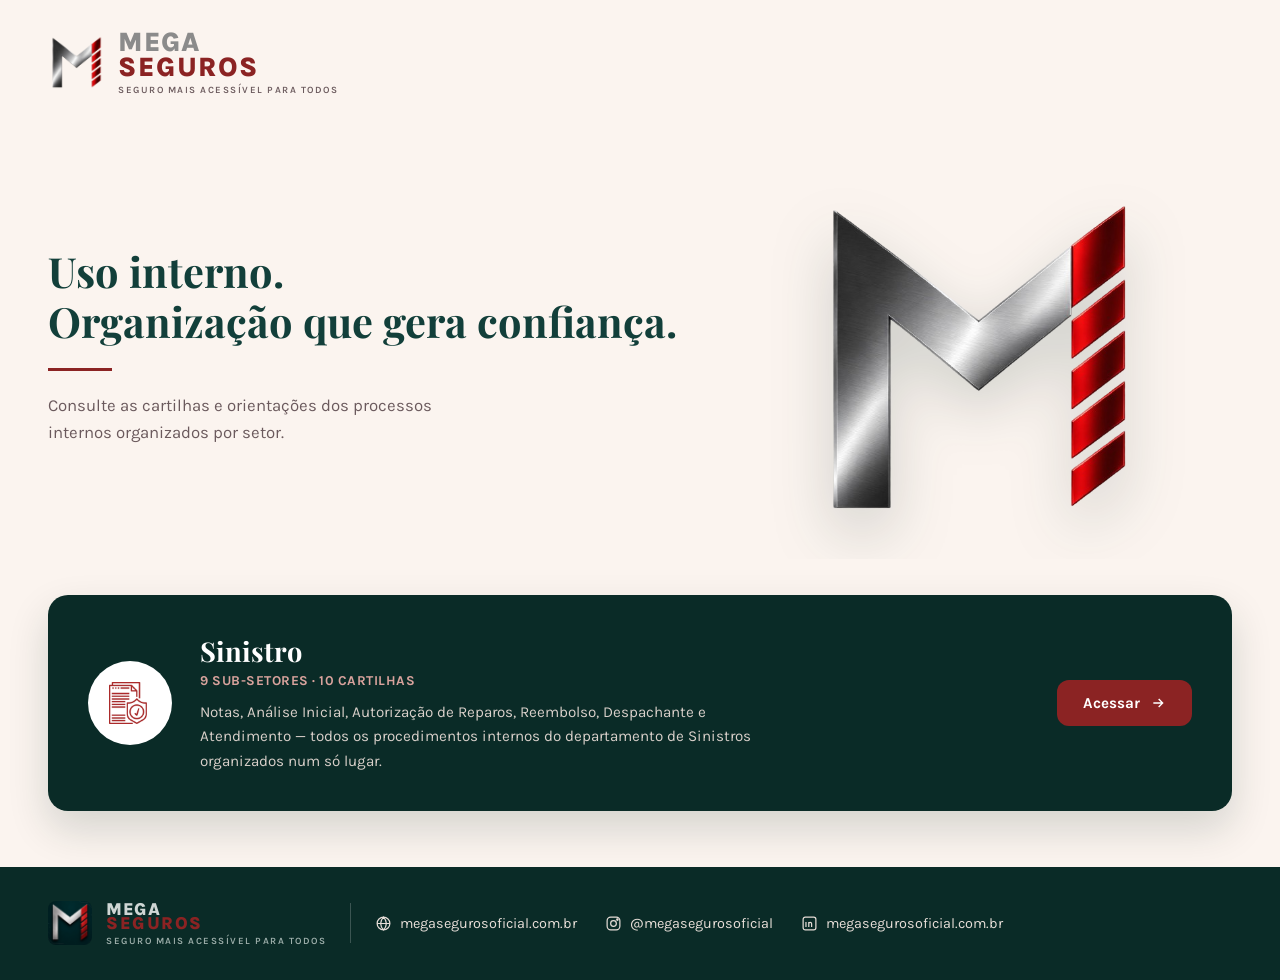
==== commit 247808c4: "atualização" ====
--- a/index.html
+++ b/index.html
@@ -7,7 +7,7 @@
 <title>Central de Cartilhas · Mega Seguros</title>
 <link rel="preconnect" href="https://fonts.googleapis.com">
 <link href="https://fonts.googleapis.com/css2?family=Playfair+Display:ital,wght@0,500;0,600;0,700;1,500;1,600&family=Karla:ital,wght@0,400;0,500;0,600;0,700;0,800;1,400;1,500&family=Parisienne&display=swap" rel="stylesheet">
-<link rel="stylesheet" href="css/style.css?v=28">
+<link rel="stylesheet" href="css/style.css?v=29">
 </head>
 <body>
 
@@ -43,7 +43,7 @@
     <div class="fc-badge"><img src="assets/icon-sinistros.png" alt=""></div>
     <div class="fc-text">
       <div class="fc-name">Sinistro</div>
-      <div class="fc-sub">8 sub-setores · 9 cartilhas</div>
+      <div class="fc-sub">9 sub-setores · 10 cartilhas</div>
       <p class="fc-desc">Notas, Análise Inicial, Autorização de Reparos, Reembolso, Despachante e Atendimento — todos os procedimentos internos do departamento de Sinistros organizados num só lugar.</p>
     </div>
     <span class="fc-link">Acessar
--- a/css/style.css
+++ b/css/style.css
@@ -711,7 +711,7 @@
   border:1px solid var(--border);
   border-radius:18px;
   padding:28px 28px 26px;
-  margin:20px 0 30px;
+  margin:4px 0 28px;
   position:relative;
   z-index:1;
 }
